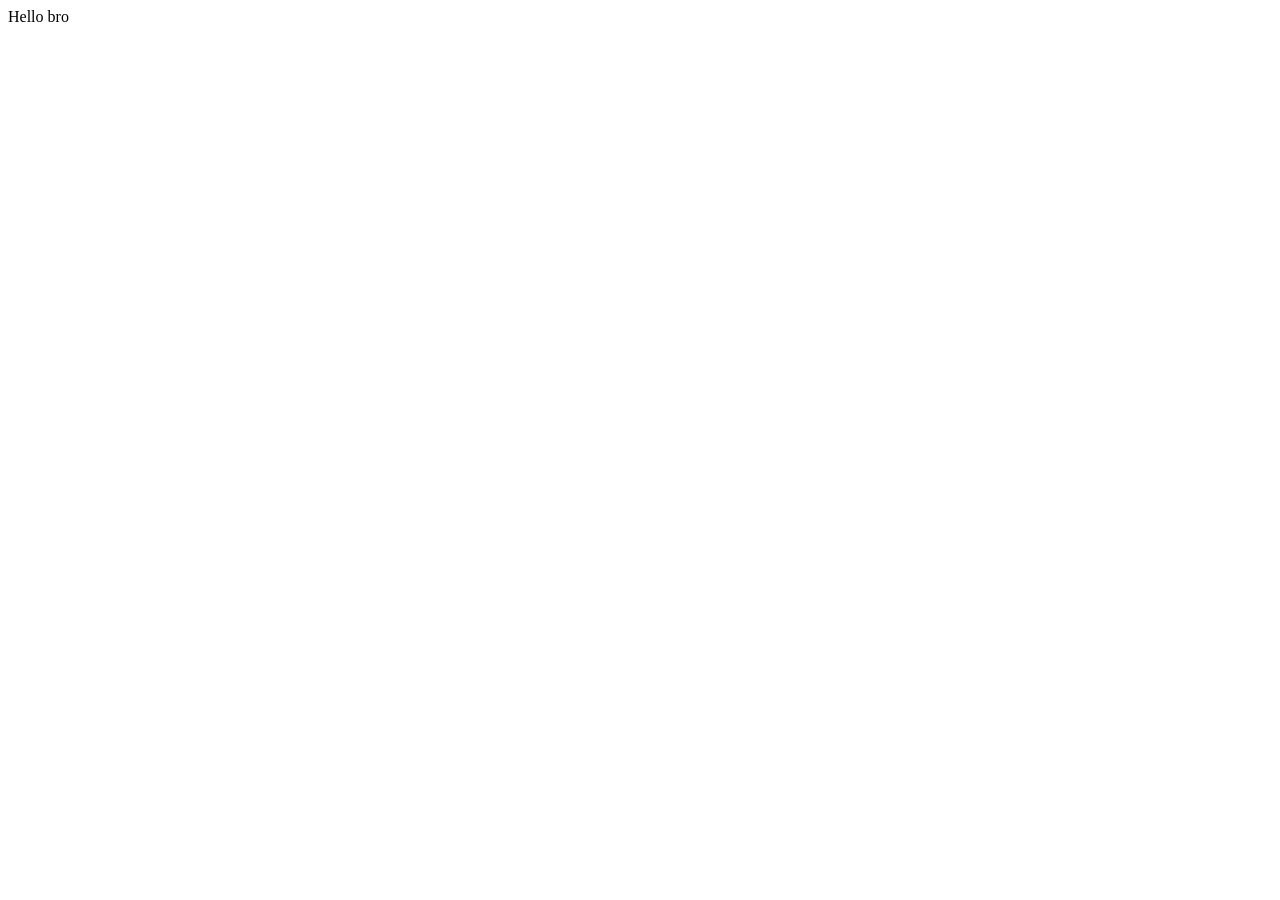
==== main.html @ 76b582a7 "update" ====
<!DOCTYPE html>
<html lang="en">
<head>
    <meta charset="UTF-8">
    <meta name="viewport" content="width=device-width, initial-scale=1.0">
    <title>Document</title>
</head>
<body>
    Hello bro
</body>
</html>
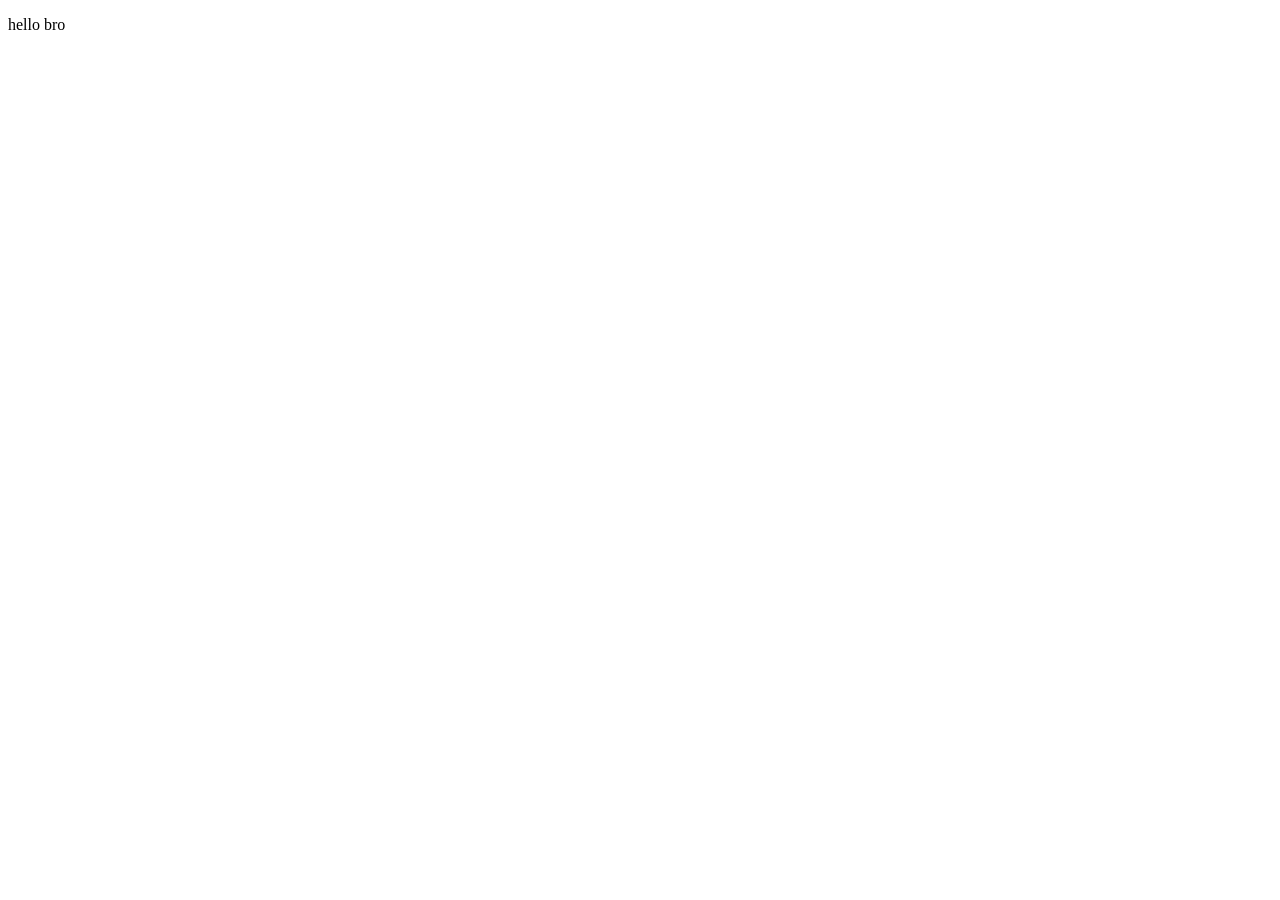
==== commit c8f3d8fc: "update" ====
--- a/main.html
+++ b/main.html
@@ -6,6 +6,6 @@
     <title>Document</title>
 </head>
 <body>
-    Hello bro
+    <p>hello bro</p>
 </body>
 </html>
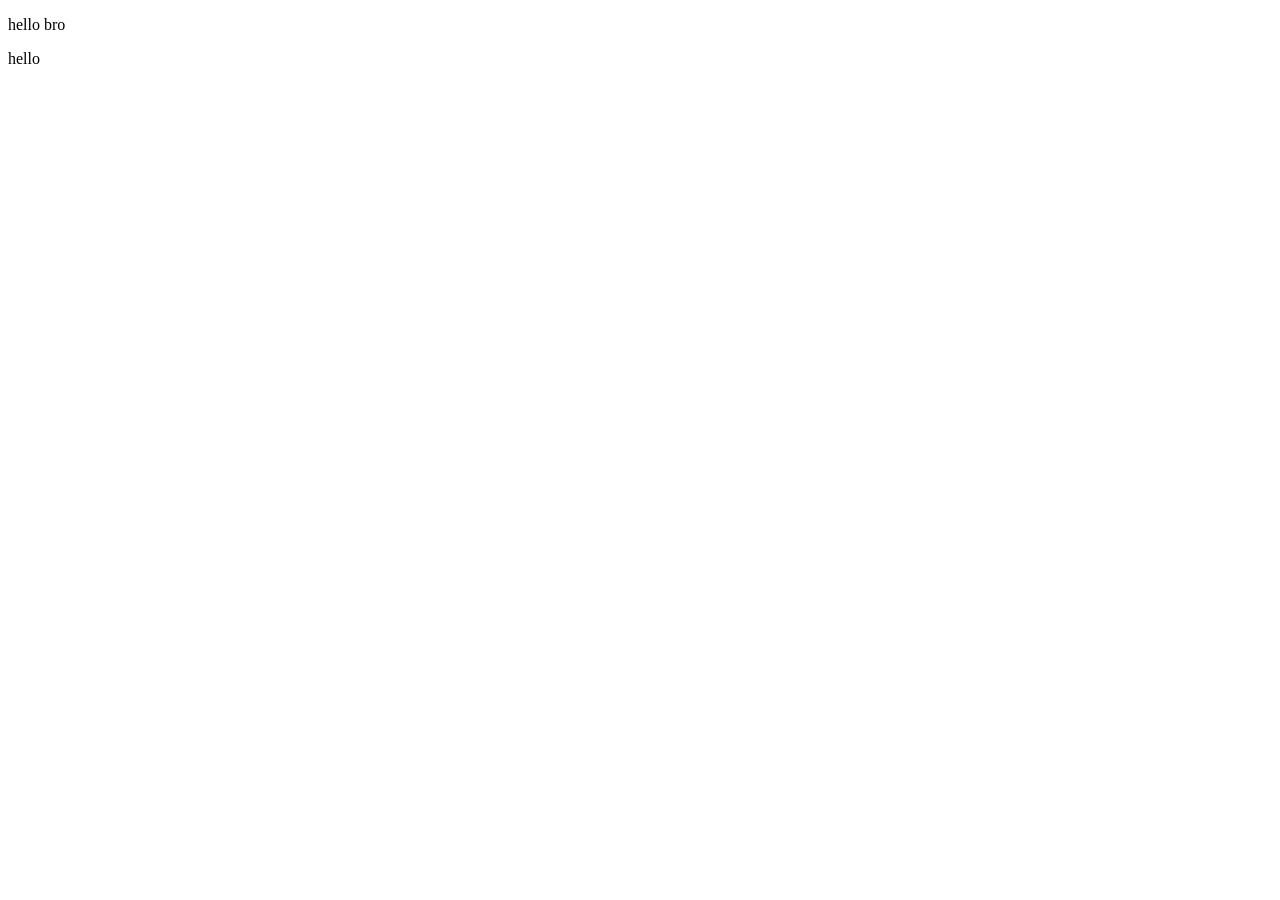
==== commit f122a89c: "update" ====
--- a/main.html
+++ b/main.html
@@ -1,11 +1,15 @@
 <!DOCTYPE html>
 <html lang="en">
+
 <head>
     <meta charset="UTF-8">
     <meta name="viewport" content="width=device-width, initial-scale=1.0">
     <title>Document</title>
 </head>
+
 <body>
     <p>hello bro</p>
+    <header>hello</header>
 </body>
+
 </html>
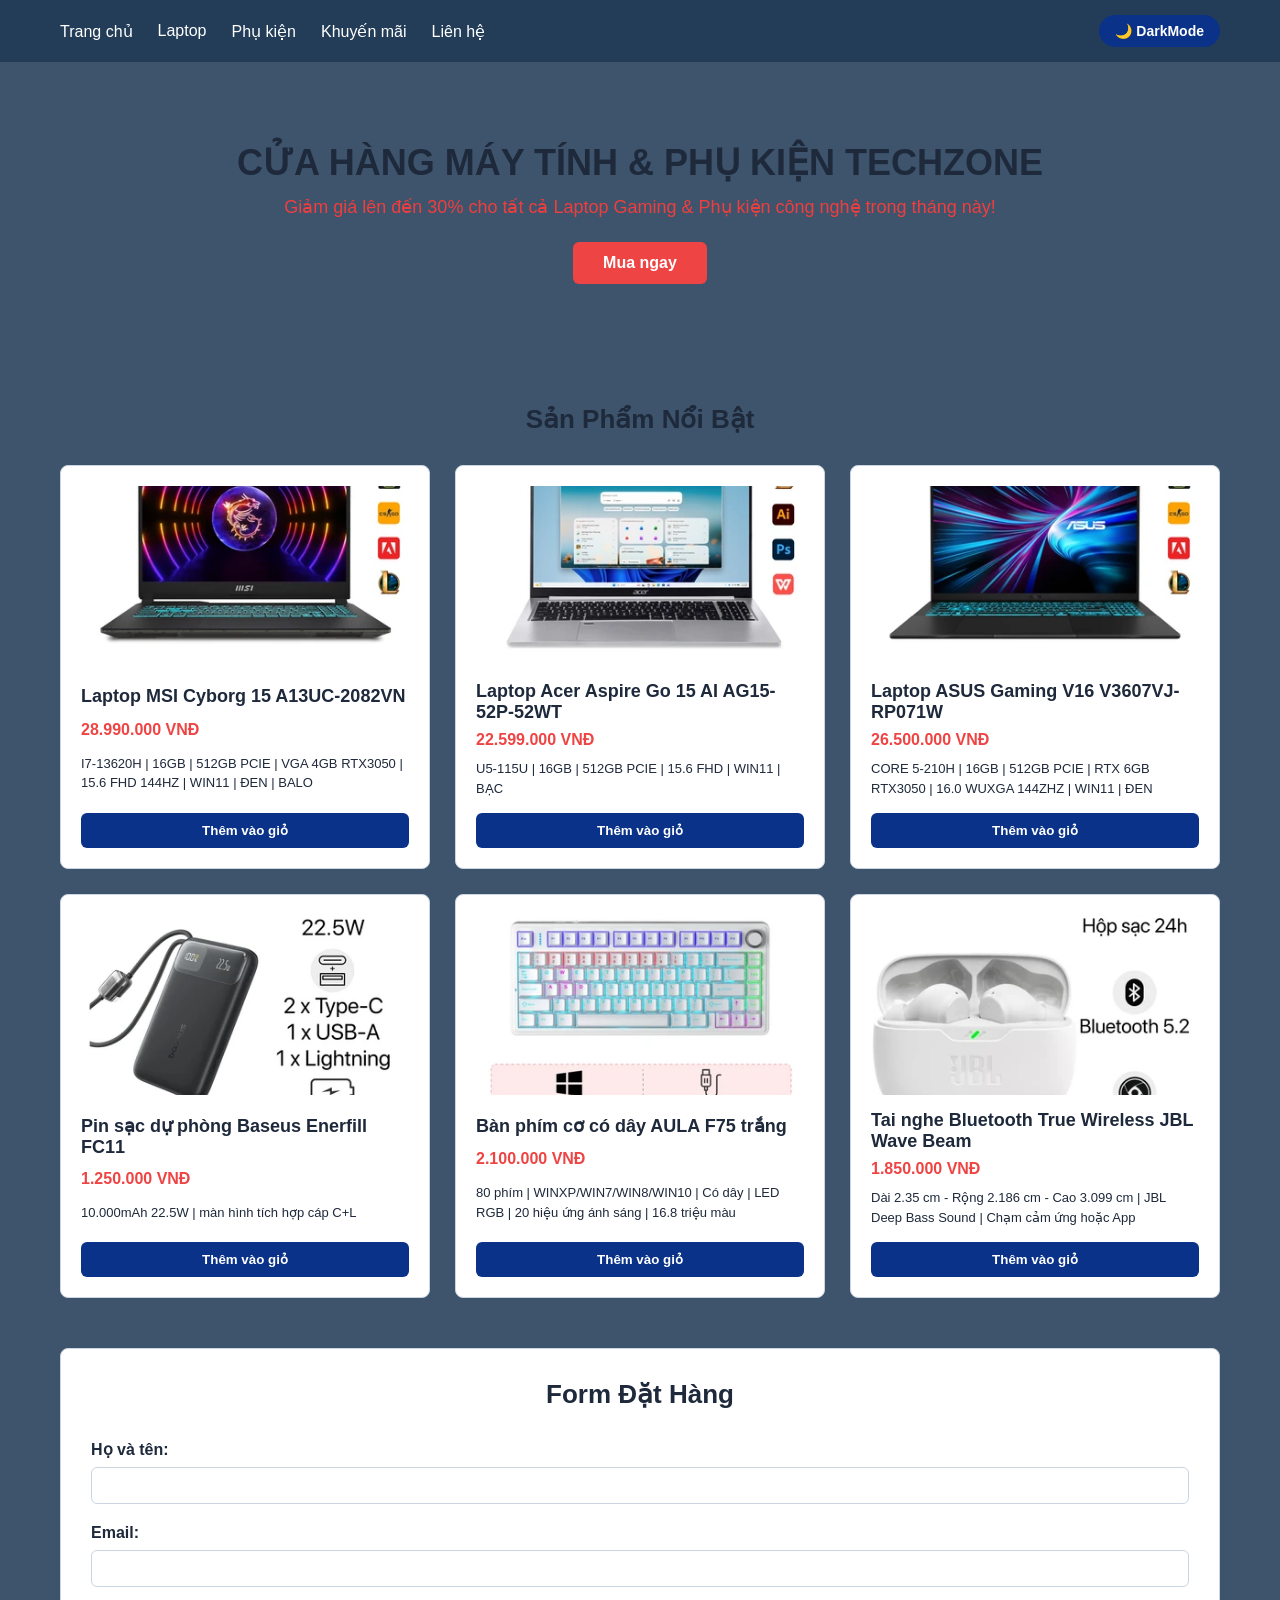
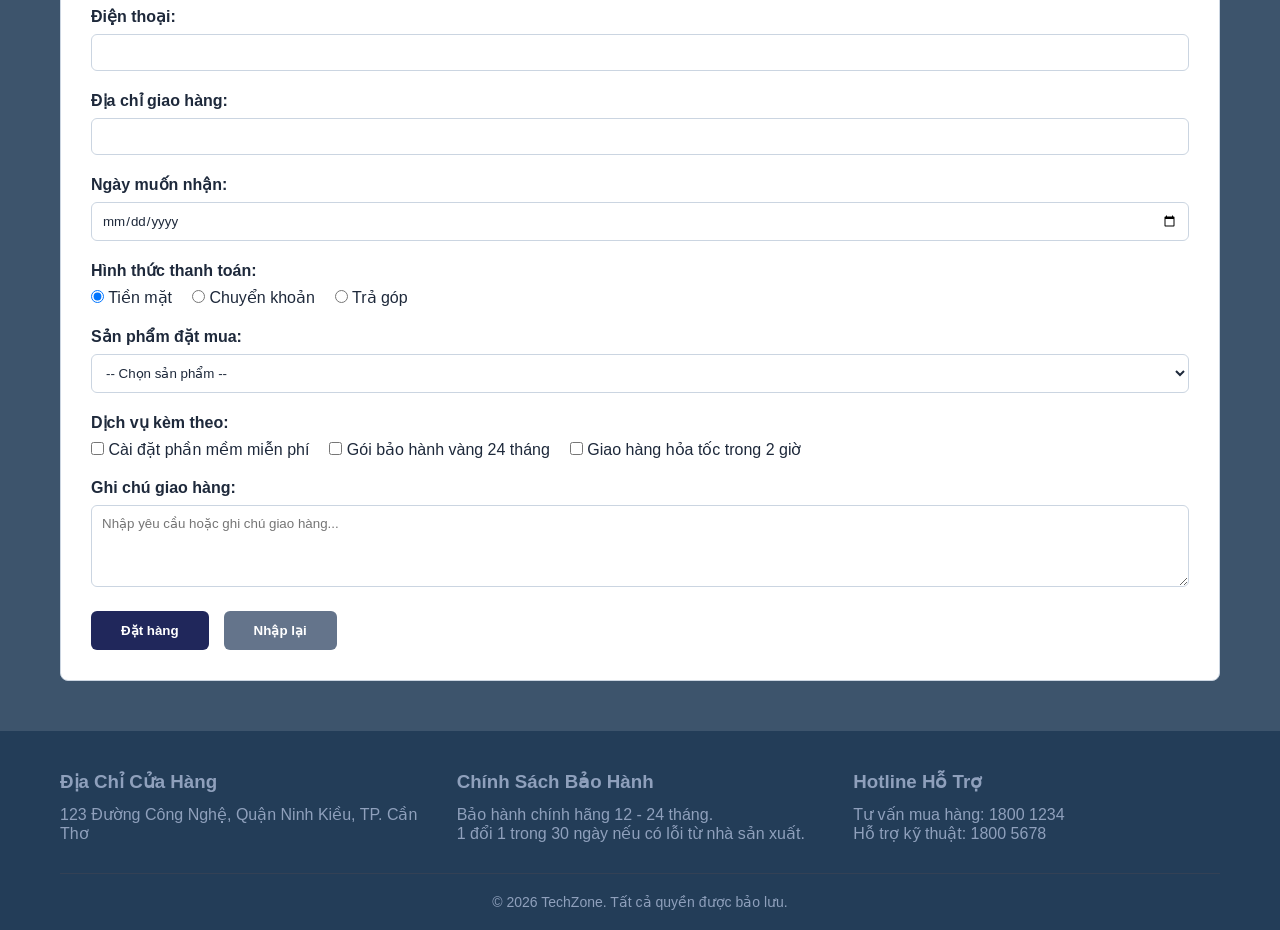
==== commit edff8901: "update" ====
--- a/main.html
+++ b/main.html
@@ -1,15 +1,198 @@
 <!DOCTYPE html>
-<html lang="en">
+<html lang="vi">
+<head>
+  <meta charset="UTF-8">
+  <meta name="viewport" content="width=device-width, initial-scale=1.0">
+  <title>Cửa Hàng Máy Tính & Phụ Kiện</title>
+  <link rel="stylesheet" href="main.css">
+</head>
+<body>
 
-<head>
-    <meta charset="UTF-8">
-    <meta name="viewport" content="width=device-width, initial-scale=1.0">
-    <title>Document</title>
-</head>
+  <input type="checkbox" id="theme-switch">
 
-<body>
-    <p>hello bro</p>
-    <header>hello</header>
+  <div class="app-container">
+
+    <header>
+      <div class="nav-wrapper">
+        <ul class="nav-menu">
+          <li><a href="#trang-chu">Trang chủ</a></li>
+          <li><a href="#laptop">Laptop</a></li>
+          <li><a href="#phu-kien">Phụ kiện</a></li>
+          <li><a href="#khuyen-mai">Khuyến mãi</a></li>
+          <li><a href="#lien-he">Liên hệ</a></li>
+        </ul>
+        
+        <label for="theme-switch" class="theme-toggle-btn">
+          <span class="icon-light-text">🌙 DarkMode</span>
+          <span class="icon-dark-text">☀️ LightMode</span>
+        </label>
+      </div>
+    </header>
+
+    <section class="banner" id="trang-chu">
+      <div class="container">
+        <h1>CỬA HÀNG MÁY TÍNH & PHỤ KIỆN TECHZONE</h1>
+        <p id="khuyen-mai">Giảm giá lên đến 30% cho tất cả Laptop Gaming & Phụ kiện công nghệ trong tháng này!</p>
+        <a href="#" class="btn-buy-now">Mua ngay</a>
+      </div>
+    </section>
+
+    <div class="container">
+      
+      <h2 class="section-title" id="laptop">Sản Phẩm Nổi Bật</h2>
+      <div class="product-grid">
+
+        <div class="product-card">
+          <img src="imgs/MSI_Cyborg15.webp">
+          <h3 class="product-title">Laptop MSI Cyborg 15 A13UC-2082VN</h3>
+          <p class="product-price">28.990.000 VNĐ</p>
+          <p class="product-specs">I7-13620H | 16GB | 512GB PCIE | VGA 4GB RTX3050 | 15.6 FHD 144HZ | WIN11 | ĐEN | BALO</p>
+          <button class="btn-add-cart">Thêm vào giỏ</button>
+        </div>
+
+        <div class="product-card">
+          <img src="imgs/Laptop_Acer.webp">
+          <h3 class="product-title">Laptop Acer Aspire Go 15 AI AG15-52P-52WT</h3>
+          <p class="product-price">22.599.000 VNĐ</p>
+          <p class="product-specs">U5-115U | 16GB | 512GB PCIE | 15.6 FHD | WIN11 | BẠC</p>
+          <button class="btn-add-cart">Thêm vào giỏ</button>
+        </div>
+
+        <div class="product-card">
+          <img src="imgs/ASUS_GAMING_V16.webp">
+          <h3 class="product-title">Laptop ASUS Gaming V16 V3607VJ-RP071W</h3>
+          <p class="product-price">26.500.000 VNĐ</p>
+          <p class="product-specs">CORE 5-210H | 16GB | 512GB PCIE | RTX 6GB RTX3050 | 16.0 WUXGA 144ZHZ | WIN11 | ĐEN</p>
+          <button class="btn-add-cart">Thêm vào giỏ</button>
+        </div>
+
+        <div class="product-card" id="phu-kien">
+          <img src="imgs/Pin_du_phong.webp">
+          <h3 class="product-title">Pin sạc dự phòng Baseus Enerfill FC11</h3>
+          <p class="product-price">1.250.000 VNĐ</p>
+          <p class="product-specs">10.000mAh 22.5W | màn hình tích hợp cáp C+L</p>
+          <button class="btn-add-cart">Thêm vào giỏ</button>
+        </div>
+
+        <div class="product-card">
+          <img src="imgs/Ban_Phim.webp">
+          <h3 class="product-title">Bàn phím cơ có dây AULA F75 trắng</h3>
+          <p class="product-price">2.100.000 VNĐ</p>
+          <p class="product-specs">80 phím | WINXP/WIN7/WIN8/WIN10 | Có dây | LED RGB | 20 hiệu ứng ánh sáng | 16.8 triệu màu</p>
+          <button class="btn-add-cart">Thêm vào giỏ</button>
+        </div>
+
+        <div class="product-card">
+          <img src="imgs/Tai_nghe.webp">
+          <h3 class="product-title">Tai nghe Bluetooth True Wireless JBL Wave Beam</h3>
+          <p class="product-price">1.850.000 VNĐ</p>
+          <p class="product-specs">Dài 2.35 cm - Rộng 2.186 cm - Cao 3.099 cm | JBL Deep Bass Sound | Chạm cảm ứng hoặc App</p>
+          <button class="btn-add-cart">Thêm vào giỏ</button>
+        </div>
+
+      </div>
+
+      <section class="order-section" id="dat-hang">
+        <h2 class="section-title">Form Đặt Hàng</h2>
+        <form action="#" method="post">
+
+          <div class="form-group">
+            <label for="fullname" class="field-label">Họ và tên:</label>
+            <input type="text" id="fullname" name="fullname" required>
+          </div>
+
+          <div class="form-group">
+            <label for="email" class="field-label">Email:</label>
+            <input type="email" id="email" name="email" required>
+          </div>
+
+          <div class="form-group">
+            <label for="phone" class="field-label">Điện thoại:</label>
+            <input type="tel" id="phone" name="phone" required>
+          </div>
+
+          <div class="form-group">
+            <label for="address" class="field-label">Địa chỉ giao hàng:</label>
+            <input type="text" id="address" name="address" required>
+          </div>
+
+          <div class="form-group">
+            <label for="delivery-date" class="field-label">Ngày muốn nhận:</label>
+            <input type="date" id="delivery-date" name="delivery-date" required>
+          </div>
+
+          <div class="form-group">
+            <label class="field-label">Hình thức thanh toán:</label>
+            <div class="radio-group">
+              <label><input type="radio" name="payment" value="tien-mat" checked> Tiền mặt</label>
+              <label><input type="radio" name="payment" value="chuyen-khoan"> Chuyển khoản</label>
+              <label><input type="radio" name="payment" value="tra-gop"> Trả góp</label>
+            </div>
+          </div>
+
+          <div class="form-group">
+            <label for="product-select" class="field-label">Sản phẩm đặt mua:</label>
+            <select id="product-select" name="product" required>
+              <option value="">-- Chọn sản phẩm --</option>
+              <option value="laptop-gaming">Laptop Gaming Pro X15</option>
+              <option value="ultrabook-slim">Ultrabook Slim 14</option>
+              <option value="macbook-air">MacBook Air M2</option>
+              <option value="chuot-wireless">Chuột Wireless Pro Gaming</option>
+              <option value="ban-phim-co">Bàn Phím Cơ Custom RGB</option>
+              <option value="tai-nghe-71">Tai Nghe Surround 7.1</option>
+            </select>
+          </div>
+
+          <div class="form-group">
+            <label class="field-label">Dịch vụ kèm theo:</label>
+            <div class="checkbox-group">
+              <label><input type="checkbox" name="services[]" value="cai-dat"> Cài đặt phần mềm miễn phí</label>
+              <label><input type="checkbox" name="services[]" value="bao-hanh-vang"> Gói bảo hành vàng 24 tháng</label>
+              <label><input type="checkbox" name="services[]" value="giao-hang-nhanh"> Giao hàng hỏa tốc trong 2 giờ</label>
+            </div>
+          </div>
+
+          <div class="form-group">
+            <label for="notes" class="field-label">Ghi chú giao hàng:</label>
+            <textarea id="notes" name="notes" rows="4" placeholder="Nhập yêu cầu hoặc ghi chú giao hàng..."></textarea>
+          </div>
+
+          <div class="form-buttons">
+            <button type="submit" class="btn-submit">Đặt hàng</button>
+            <button type="reset" class="btn-reset">Nhập lại</button>
+          </div>
+
+        </form>
+      </section>
+
+    </div>
+
+    <!-- 5. Footer -->
+    <footer id="lien-he">
+      <div class="footer-container">
+        <div class="footer-content">
+          <div class="footer-section">
+            <h3>Địa Chỉ Cửa Hàng</h3>
+            <p>123 Đường Công Nghệ, Quận Ninh Kiều, TP. Cần Thơ</p>
+          </div>
+          <div class="footer-section">
+            <h3>Chính Sách Bảo Hành</h3>
+            <p>Bảo hành chính hãng 12 - 24 tháng.</p>
+            <p>1 đổi 1 trong 30 ngày nếu có lỗi từ nhà sản xuất.</p>
+          </div>
+          <div class="footer-section">
+            <h3>Hotline Hỗ Trợ</h3>
+            <p>Tư vấn mua hàng: 1800 1234</p>
+            <p>Hỗ trợ kỹ thuật: 1800 5678</p>
+          </div>
+        </div>
+        <div class="copyright">
+          © 2026 TechZone. Tất cả quyền được bảo lưu.
+        </div>
+      </div>
+    </footer>
+
+  </div>
+
 </body>
-
 </html>
--- a/main.css
+++ b/main.css
@@ -0,0 +1,338 @@
+* {
+      box-sizing: border-box;
+      margin: 0;
+      padding: 0;
+      font-family: Arial, sans-serif;
+      transition: background-color 0.3s ease, color 0.3s ease, border-color 0.3s ease;
+    }
+
+    :root {
+      --bg-color: #3d546c;
+      --text-color: #1e293b;
+      --card-bg: #ffffff;
+      --header-text: #ffffff;
+      --primary-color: #0a3289;
+      --primary-hover: #1d4ed8;
+      --border-color: #cbd5e1;
+      --input-bg: #ffffff;
+      --menu-bg-color:#233d58;
+      --footer-text-color:#8fa0bc;
+      --button-form-bg-color: rgb(32, 39, 91);
+      --khuyenmai-color:#ef3e3e;
+    }
+
+    #theme-switch {
+      display: none;
+    }
+
+    #theme-switch:checked ~ .app-container {
+      --bg-color: #233660;
+      --text-color: #f8f9fa;
+      --card-bg: #1e293b;
+      --header-text: #f8f9fa;
+      --primary-color: #708cba;
+      --primary-hover: #60a5fa;
+      --border-color: #334155;
+      --input-bg: #1e293b;
+      --menu-bg-color:#001125;
+      --footer-text-color:#5773a0;
+      --button-form-bg-color: rgb(131, 138, 193);
+      --khuyenmai-color:#e29191;
+    }
+
+    body {
+      background-color: var(--bg-color);
+      color: var(--text-color);
+    }
+
+    .container {
+      max-width: 1200px;
+      background-color: var(--bg-color);
+      color: var(--text-color);
+      margin: 0 auto;
+      padding: 0 20px;
+    }
+
+    header {
+      background-color: var(--menu-bg-color);
+      color: var(--header-text);
+      position: sticky;
+      top: 0;
+      z-index: 100;
+    }
+
+    .nav-wrapper {
+      display: flex;
+      justify-content: space-between;
+      background-color: var(--menu-bg-color);
+      color: var(--header-text);
+      align-items: center;
+      padding: 15px 20px;
+      max-width: 1200px;
+      margin: 0 auto;
+    }
+
+    .logo {
+      font-size: 24px;
+      font-weight: bold;
+      color: #3b82f6;
+    }
+
+    .nav-menu {
+      display: flex;
+      background-color: var(--menu-bg-color);
+      list-style: none;
+      gap: 25px;
+    }
+
+    .nav-menu a {
+      color: var(--header-text);
+      text-decoration: none;
+      font-weight: 500;
+    }
+
+    .nav-menu a:hover {
+      color: var(--primary-color);
+    }
+
+    /* Label thiết kế dạng nút toggle Dark/Light */
+    .theme-toggle-btn {
+      padding: 8px 16px;
+      background-color: var(--primary-color);
+      color: #ffffff;
+      border-radius: 20px;
+      cursor: pointer;
+      font-size: 14px;
+      font-weight: bold;
+      user-select: none;
+    }
+
+    .theme-toggle-btn:hover {
+      background-color: var(--primary-hover);
+    }
+
+    .icon-dark-text { display: none; }
+    .icon-light-text { display: inline; }
+
+    #theme-switch:checked ~ .app-container .icon-dark-text { display: inline; }
+    #theme-switch:checked ~ .app-container .icon-light-text { display: none; }
+
+    /* Banner */
+    .banner {
+      background-color: var(--bg-color);
+      color: white;
+      text-align: center;
+      padding: 80px 20px;
+      margin-bottom: 40px;
+    }
+
+    .banner h1 {
+      font-size: 36px;
+      margin-bottom: 12px;
+    }
+
+    .banner p {
+      font-size: 18px;
+      margin-bottom: 24px;
+      color:var(--khuyenmai-color);
+    }
+
+    .btn-buy-now {
+      display: inline-block;
+      padding: 12px 30px;
+      background-color: #ef4444;
+      color: white;
+      text-decoration: none;
+      font-weight: bold;
+      border-radius: 6px;
+    }
+
+    .btn-buy-now:hover {
+      background-color: #dc2626;
+    }
+
+    /* Danh sách 6 sản phẩm */
+    .section-title {
+      text-align: center;
+      margin-bottom: 30px;
+      font-size: 26px;
+    }
+
+    .product-grid {
+      display: grid;
+      grid-template-columns: repeat(auto-fit, minmax(280px, 1fr));
+      gap: 25px;
+      margin-bottom: 50px;
+    }
+
+    .product-card {
+      background-color: var(--card-bg);
+      border: 1px solid var(--border-color);
+      color: var(--text-color);
+      border-radius: 8px;
+      padding: 20px;
+      display: flex;
+      flex-direction: column;
+      justify-content: space-between;
+    }
+
+    .product-card img {
+      width: 100%;
+      height: 180px;
+      object-fit: cover;
+      border-radius: 6px;
+      margin-bottom: 15px;
+    }
+
+    .product-title {
+      font-size: 18px;
+      margin-bottom: 8px;
+    }
+
+    .product-price {
+      color: #ef4444;
+      font-weight: bold;
+      font-size: 16px;
+      margin-bottom: 10px;
+    }
+
+    .product-specs {
+      font-size: 13px;
+      margin-bottom: 15px;
+      line-height: 1.5;
+    }
+
+    .btn-add-cart {
+      width: 100%;
+      padding: 10px;
+      background-color: var(--primary-color);
+      color: white;
+      border: none;
+      border-radius: 6px;
+      cursor: pointer;
+      font-weight: bold;
+    }
+
+    .btn-add-cart:hover {
+      background-color: var(--primary-hover);
+    }
+
+    /* Form Đặt hàng */
+    .order-section {
+      background-color: var(--card-bg);
+      color: var(--text-color);
+      border: 1px solid var(--border-color);
+      padding: 30px;
+      border-radius: 8px;
+      margin-bottom: 50px;
+    }
+
+    .form-group {
+      margin-bottom: 20px;
+    }
+
+    .form-group label.field-label {
+      display: block;
+      margin-bottom: 8px;
+      font-weight: bold;
+    }
+
+    .form-group input[type="text"],
+    .form-group input[type="email"],
+    .form-group input[type="tel"],
+    .form-group input[type="date"],
+    .form-group select,
+    .form-group textarea {
+      width: 100%;
+      padding: 10px;
+      border: 1px solid var(--border-color);
+      border-radius: 6px;
+      background-color: var(--input-bg);
+      color: var(--text-color);
+    }
+
+    .radio-group, .checkbox-group {
+      display: flex;
+      gap: 20px;
+      flex-wrap: wrap;
+    }
+
+    .radio-group label, .checkbox-group label {
+      font-weight: normal;
+      cursor: pointer;
+    }
+
+    .form-buttons {
+      display: flex;
+      color: var(--button-form-bg-color);
+      gap: 15px;
+    }
+
+    .btn-submit {
+      padding: 12px 30px;
+      background-color: var(--button-form-bg-color);
+      color: white;
+      border: none;
+      border-radius: 6px;
+      cursor: pointer;
+      font-weight: bold;
+    }
+
+    .btn-submit:hover {
+      background-color: #16a34a;
+    }
+
+    .btn-reset {
+      padding: 12px 30px;
+      background-color: #64748b;
+      color: white;
+      border: none;
+      border-radius: 6px;
+      cursor: pointer;
+      font-weight: bold;
+    }
+
+    .btn-reset:hover {
+      background-color: #475569;
+    }
+
+    /* Footer */
+    footer {
+      background-color: var(--menu-bg-color);
+      color: #94a3b8;
+      padding: 40px 0 20px 0;
+      width: 100%;
+      height: 100%;
+    }
+
+    .footer-content {
+      display: grid;
+      grid-template-columns: repeat(auto-fit, minmax(250px, 1fr));
+      gap: 30px;
+      margin-bottom: 30px;
+    }
+
+    .footer-section h3 {
+      color: white;
+      color: var(--footer-text-color);
+      margin-bottom: 12px;
+    }
+
+    .copyright {
+      text-align: center;
+      padding-top: 20px;
+      border-top: 1px solid #334155;
+      font-size: 14px;
+    }
+
+    .app-container {
+        background-color: var(--bg-color);
+    }
+
+    .footer-container {
+      max-width: 1200px;
+      background-color: var(--menu-bg-color);
+      color: var(--footer-text-color);
+      margin: 0 auto;
+      padding: 0 20px;
+    }
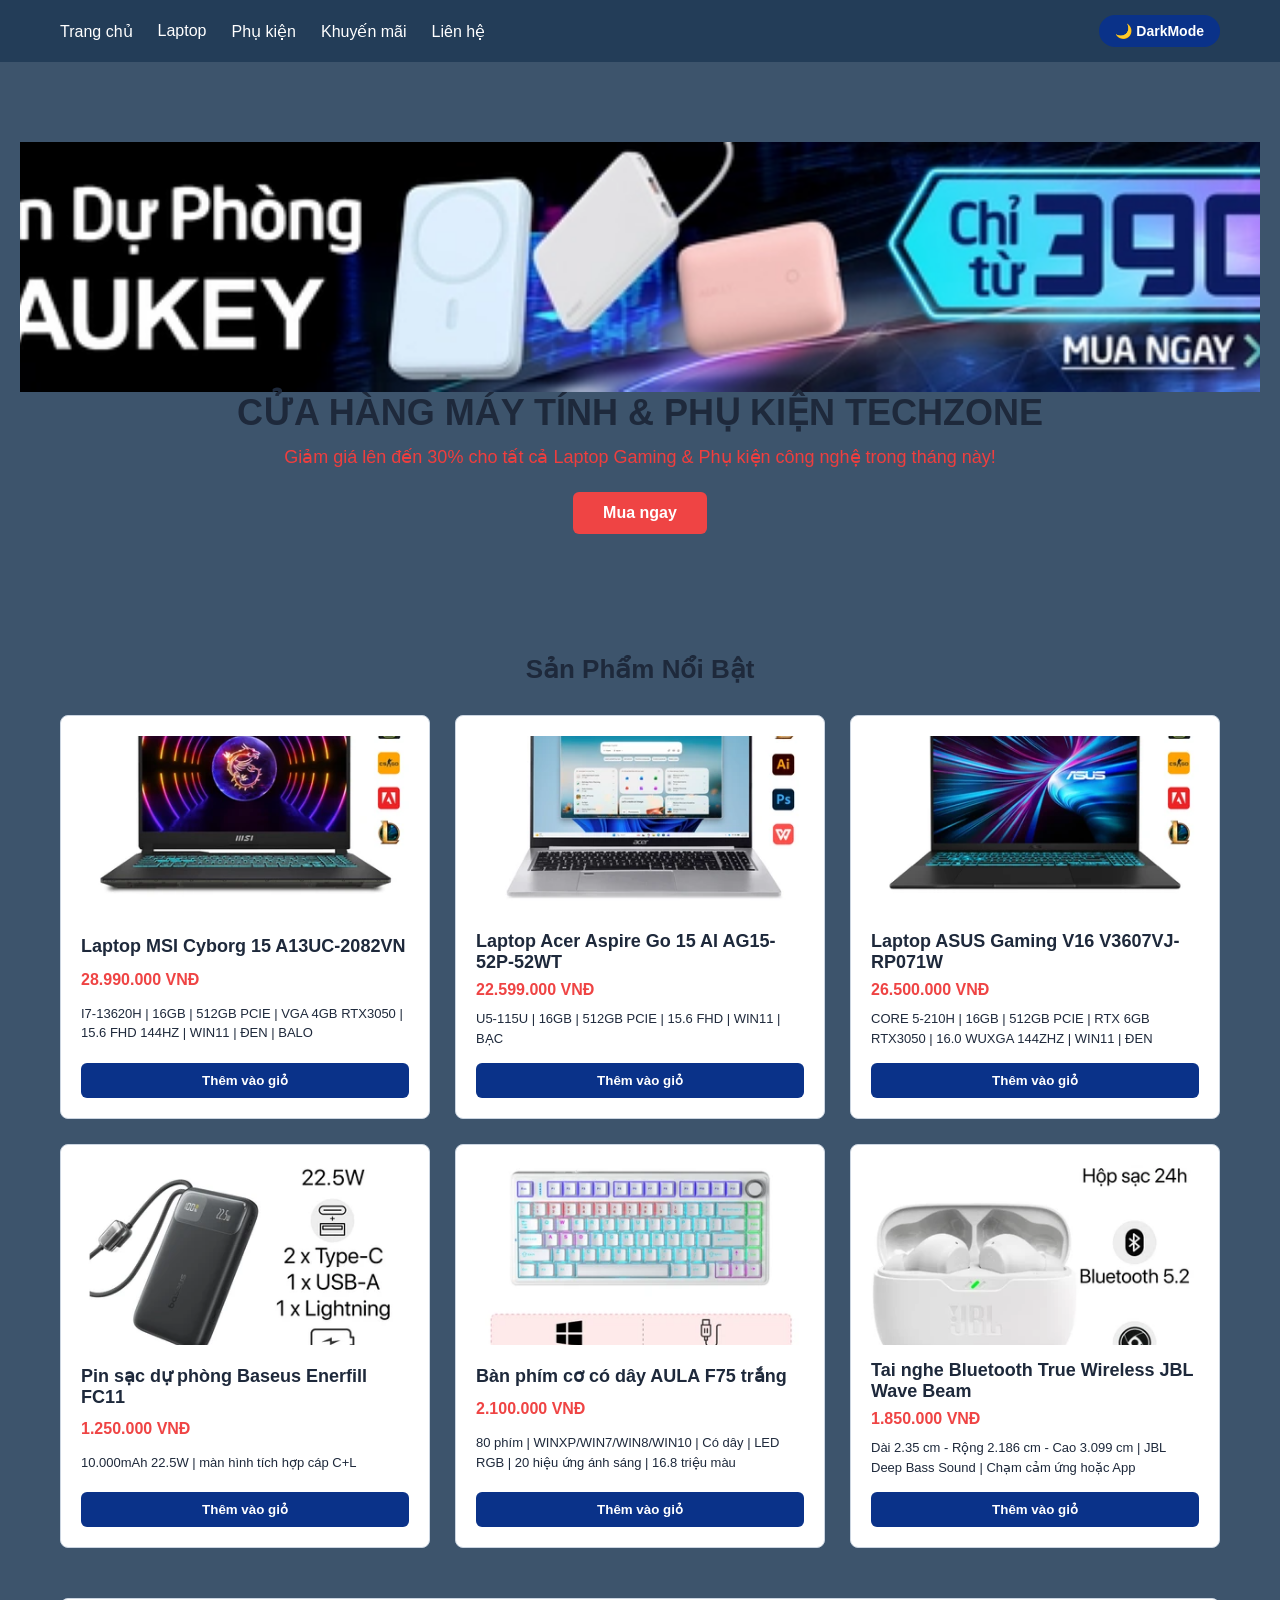
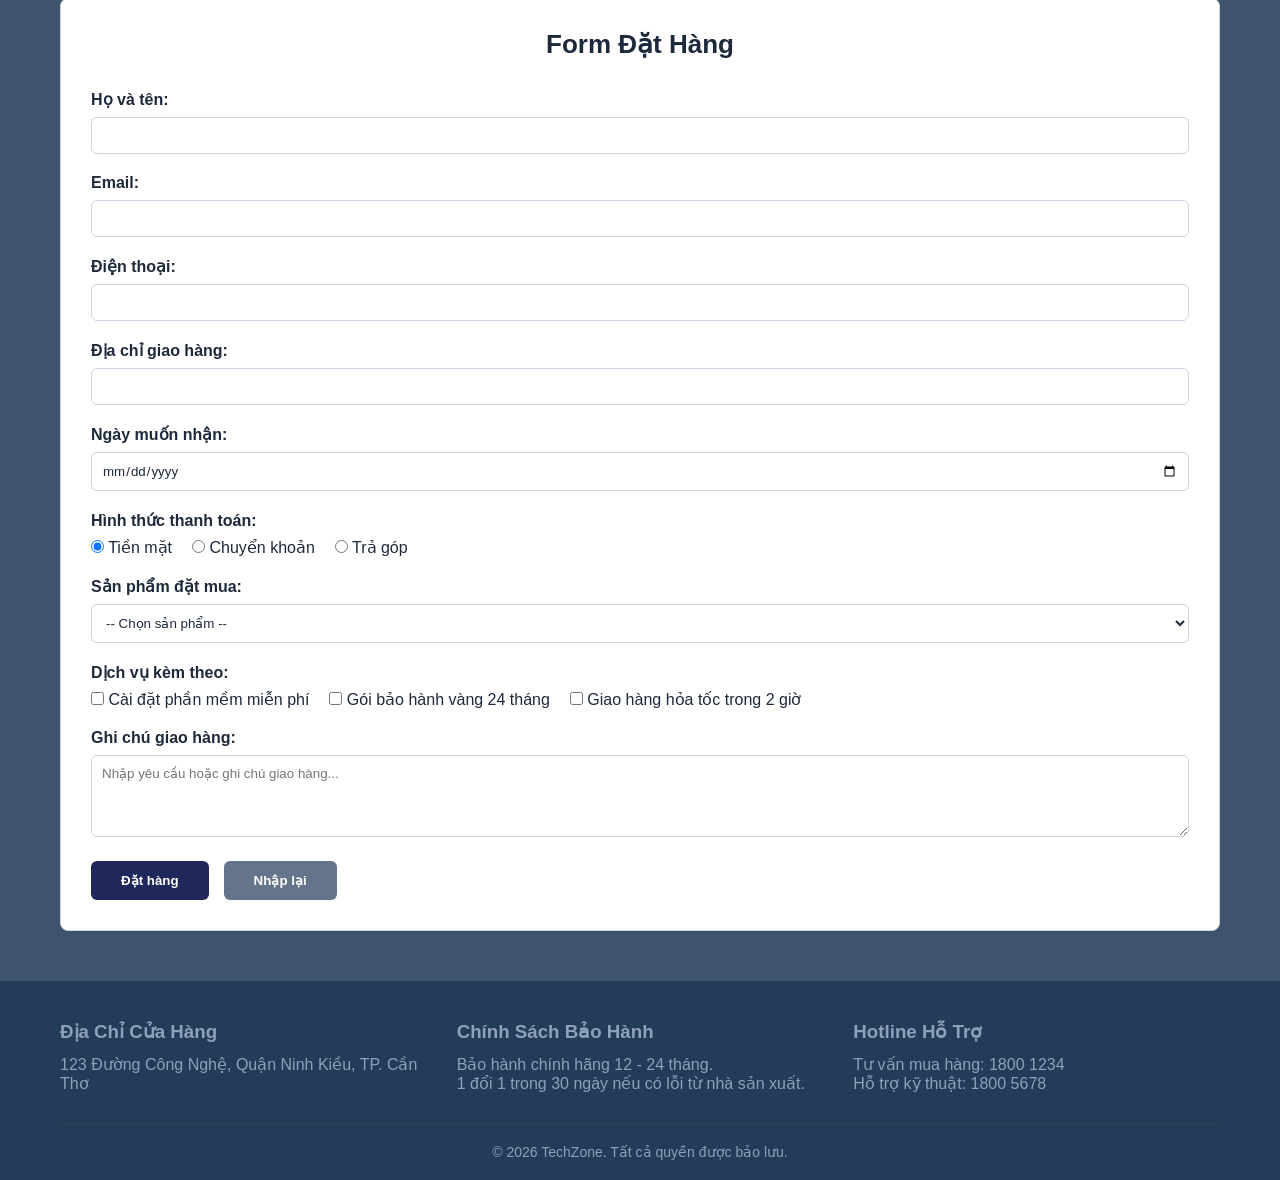
==== commit 0cbdb433: "update" ====
--- a/main.html
+++ b/main.html
@@ -5,6 +5,7 @@
   <meta name="viewport" content="width=device-width, initial-scale=1.0">
   <title>Cửa Hàng Máy Tính & Phụ Kiện</title>
   <link rel="stylesheet" href="main.css">
+  <link rel="icon" href="imgs/logo.png">
 </head>
 <body>
 
@@ -30,6 +31,7 @@
     </header>
 
     <section class="banner" id="trang-chu">
+      <img src="imgs/banner.webp" alt="Banner Nổi Bật" class="banner-img">
       <div class="container">
         <h1>CỬA HÀNG MÁY TÍNH & PHỤ KIỆN TECHZONE</h1>
         <p id="khuyen-mai">Giảm giá lên đến 30% cho tất cả Laptop Gaming & Phụ kiện công nghệ trong tháng này!</p>
--- a/main.css
+++ b/main.css
@@ -126,6 +126,14 @@
       margin-bottom: 40px;
     }
 
+    .banner-img {
+      width: 100%;             
+      height: 250px;           
+      object-fit: cover;       
+      display: flex;
+      justify-content: center;
+    }
+
     .banner h1 {
       font-size: 36px;
       margin-bottom: 12px;
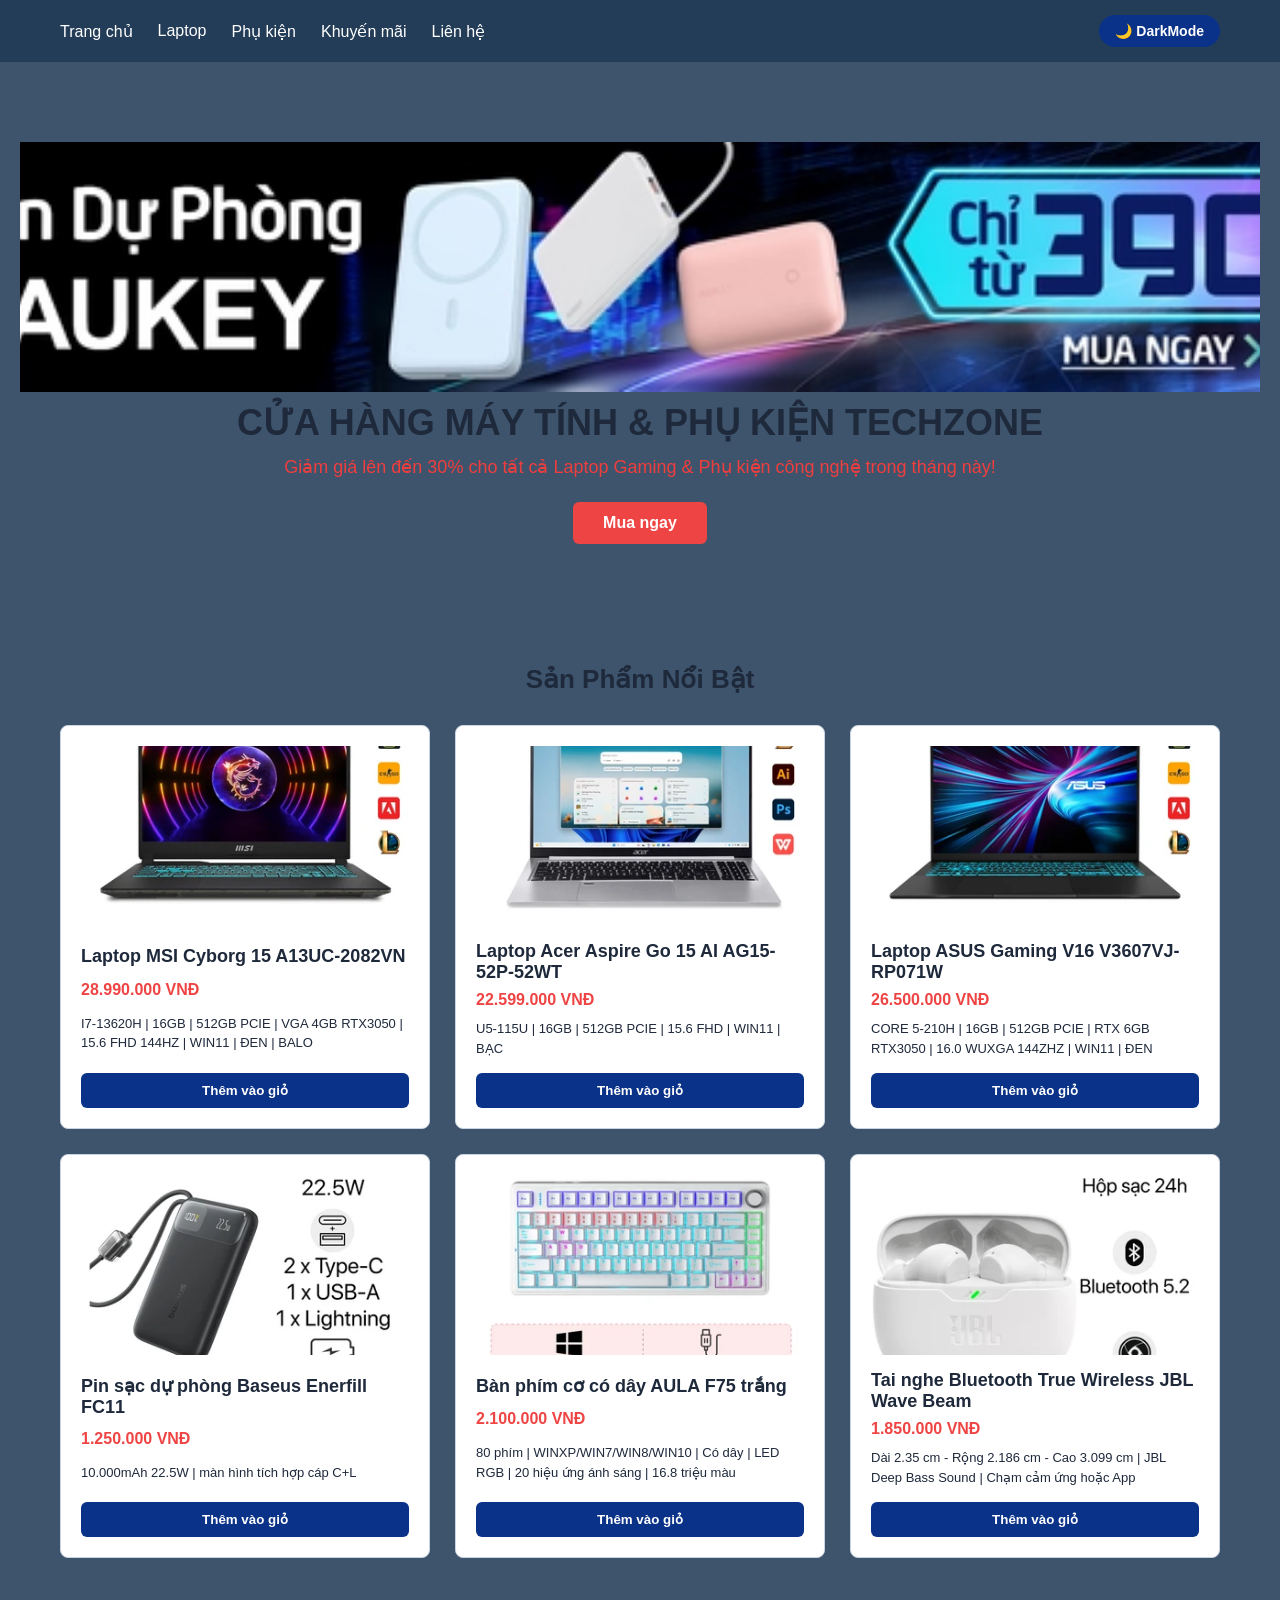
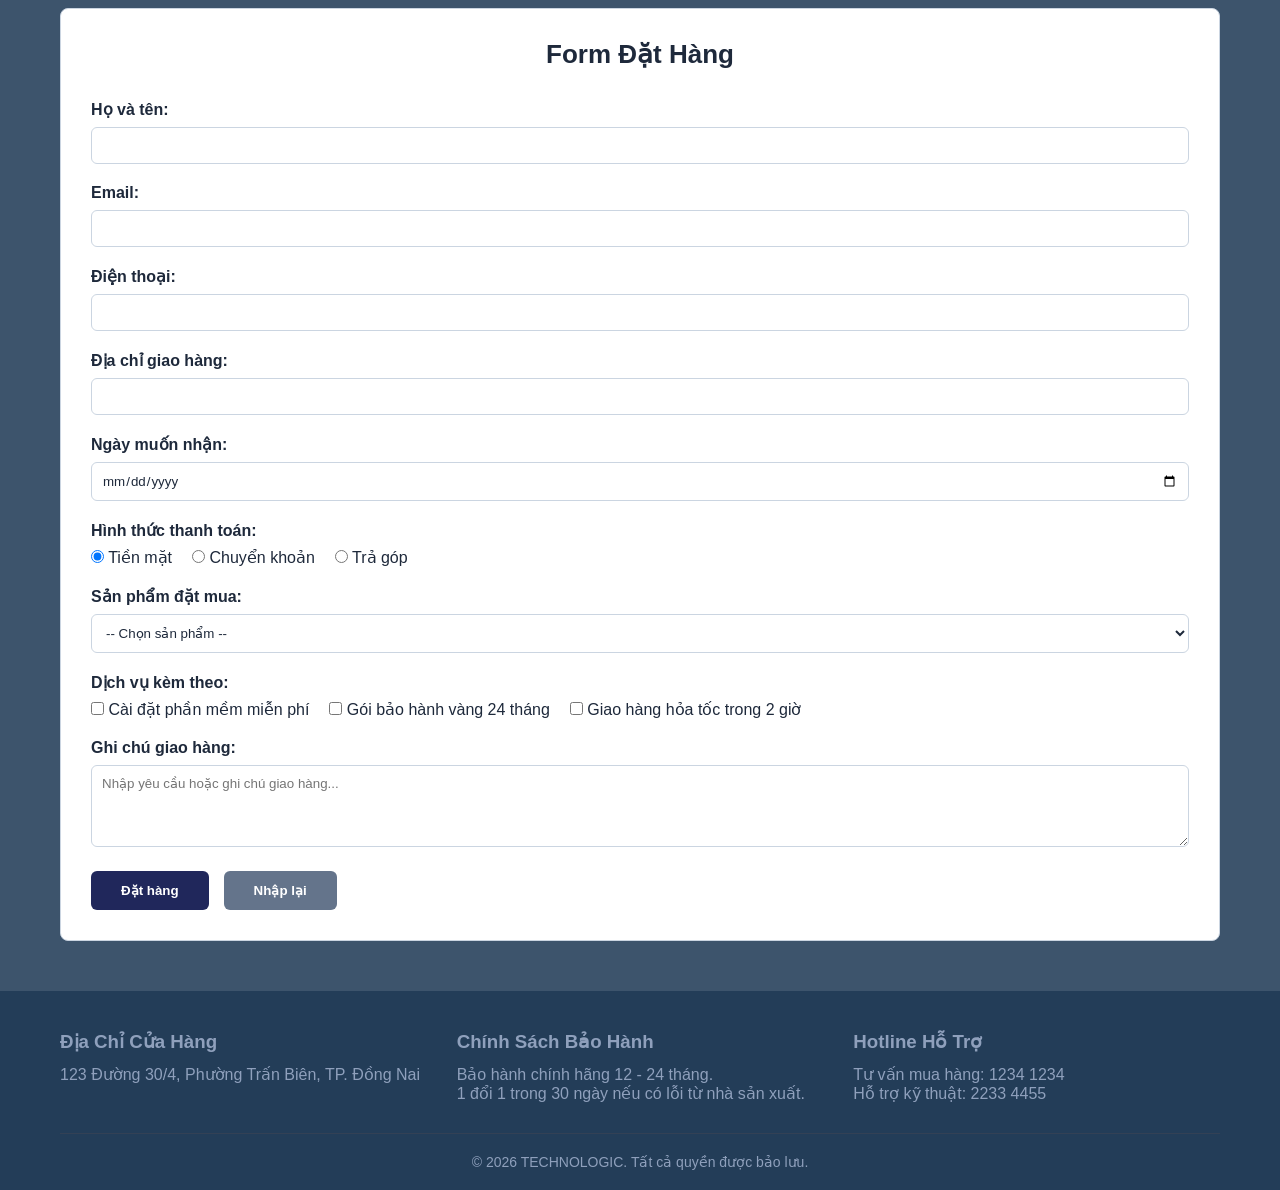
==== commit 3981588b: "update" ====
--- a/main.html
+++ b/main.html
@@ -1,200 +1,262 @@
-<!DOCTYPE html>
+<!doctype html>
 <html lang="vi">
-<head>
-  <meta charset="UTF-8">
-  <meta name="viewport" content="width=device-width, initial-scale=1.0">
-  <title>Cửa Hàng Máy Tính & Phụ Kiện</title>
-  <link rel="stylesheet" href="main.css">
-  <link rel="icon" href="imgs/logo.png">
-</head>
-<body>
-
-  <input type="checkbox" id="theme-switch">
-
-  <div class="app-container">
-
-    <header>
-      <div class="nav-wrapper">
-        <ul class="nav-menu">
-          <li><a href="#trang-chu">Trang chủ</a></li>
-          <li><a href="#laptop">Laptop</a></li>
-          <li><a href="#phu-kien">Phụ kiện</a></li>
-          <li><a href="#khuyen-mai">Khuyến mãi</a></li>
-          <li><a href="#lien-he">Liên hệ</a></li>
-        </ul>
-        
-        <label for="theme-switch" class="theme-toggle-btn">
-          <span class="icon-light-text">🌙 DarkMode</span>
-          <span class="icon-dark-text">☀️ LightMode</span>
-        </label>
+  <head>
+    <meta charset="UTF-8" />
+    <meta name="viewport" content="width=device-width, initial-scale=1.0" />
+    <title>TECHNOLOGIC - Cửa Hàng Máy Tính & Phụ Kiện</title>
+    <link rel="stylesheet" href="main.css" />
+    <link rel="icon" href="imgs/logo.png" />
+  </head>
+  <body>
+    <input type="checkbox" id="theme-switch" />
+
+    <div class="app-container">
+      <header>
+        <div class="nav-wrapper">
+          <ul class="nav-menu">
+            <li><a href="#trang-chu">Trang chủ</a></li>
+            <li><a href="#laptop">Laptop</a></li>
+            <li><a href="#phu-kien">Phụ kiện</a></li>
+            <li><a href="#khuyen-mai">Khuyến mãi</a></li>
+            <li><a href="#lien-he">Liên hệ</a></li>
+          </ul>
+
+          <label for="theme-switch" class="theme-toggle-btn">
+            <span class="icon-light-text">🌙 DarkMode</span>
+            <span class="icon-dark-text">☀️ LightMode</span>
+          </label>
+        </div>
+      </header>
+
+      <section class="banner" id="trang-chu">
+        <img src="imgs/banner.webp" alt="Banner Nổi Bật" class="banner-img" />
+        <div class="container">
+          <h1>CỬA HÀNG MÁY TÍNH & PHỤ KIỆN TECHZONE</h1>
+          <p id="khuyen-mai">
+            Giảm giá lên đến 30% cho tất cả Laptop Gaming & Phụ kiện công nghệ
+            trong tháng này!
+          </p>
+          <a href="#" class="btn-buy-now">Mua ngay</a>
+        </div>
+      </section>
+
+      <div class="container">
+        <h2 class="section-title" id="laptop">Sản Phẩm Nổi Bật</h2>
+        <div class="product-grid">
+          <div class="product-card">
+            <img src="imgs/MSI_Cyborg15.webp" />
+            <h3 class="product-title">Laptop MSI Cyborg 15 A13UC-2082VN</h3>
+            <p class="product-price">28.990.000 VNĐ</p>
+            <p class="product-specs">
+              I7-13620H | 16GB | 512GB PCIE | VGA 4GB RTX3050 | 15.6 FHD 144HZ |
+              WIN11 | ĐEN | BALO
+            </p>
+            <button class="btn-add-cart">Thêm vào giỏ</button>
+          </div>
+
+          <div class="product-card">
+            <img src="imgs/Laptop_Acer.webp" />
+            <h3 class="product-title">
+              Laptop Acer Aspire Go 15 AI AG15-52P-52WT
+            </h3>
+            <p class="product-price">22.599.000 VNĐ</p>
+            <p class="product-specs">
+              U5-115U | 16GB | 512GB PCIE | 15.6 FHD | WIN11 | BẠC
+            </p>
+            <button class="btn-add-cart">Thêm vào giỏ</button>
+          </div>
+
+          <div class="product-card">
+            <img src="imgs/ASUS_GAMING_V16.webp" />
+            <h3 class="product-title">Laptop ASUS Gaming V16 V3607VJ-RP071W</h3>
+            <p class="product-price">26.500.000 VNĐ</p>
+            <p class="product-specs">
+              CORE 5-210H | 16GB | 512GB PCIE | RTX 6GB RTX3050 | 16.0 WUXGA
+              144ZHZ | WIN11 | ĐEN
+            </p>
+            <button class="btn-add-cart">Thêm vào giỏ</button>
+          </div>
+
+          <div class="product-card" id="phu-kien">
+            <img src="imgs/Pin_du_phong.webp" />
+            <h3 class="product-title">Pin sạc dự phòng Baseus Enerfill FC11</h3>
+            <p class="product-price">1.250.000 VNĐ</p>
+            <p class="product-specs">
+              10.000mAh 22.5W | màn hình tích hợp cáp C+L
+            </p>
+            <button class="btn-add-cart">Thêm vào giỏ</button>
+          </div>
+
+          <div class="product-card">
+            <img src="imgs/Ban_Phim.webp" />
+            <h3 class="product-title">Bàn phím cơ có dây AULA F75 trắng</h3>
+            <p class="product-price">2.100.000 VNĐ</p>
+            <p class="product-specs">
+              80 phím | WINXP/WIN7/WIN8/WIN10 | Có dây | LED RGB | 20 hiệu ứng
+              ánh sáng | 16.8 triệu màu
+            </p>
+            <button class="btn-add-cart">Thêm vào giỏ</button>
+          </div>
+
+          <div class="product-card">
+            <img src="imgs/Tai_nghe.webp" />
+            <h3 class="product-title">
+              Tai nghe Bluetooth True Wireless JBL Wave Beam
+            </h3>
+            <p class="product-price">1.850.000 VNĐ</p>
+            <p class="product-specs">
+              Dài 2.35 cm - Rộng 2.186 cm - Cao 3.099 cm | JBL Deep Bass Sound |
+              Chạm cảm ứng hoặc App
+            </p>
+            <button class="btn-add-cart">Thêm vào giỏ</button>
+          </div>
+        </div>
+
+        <section class="order-section" id="dat-hang">
+          <h2 class="section-title">Form Đặt Hàng</h2>
+          <form action="#" method="post">
+            <div class="form-group">
+              <label for="fullname" class="field-label">Họ và tên:</label>
+              <input type="text" id="fullname" name="fullname" required />
+            </div>
+
+            <div class="form-group">
+              <label for="email" class="field-label">Email:</label>
+              <input type="email" id="email" name="email" required />
+            </div>
+
+            <div class="form-group">
+              <label for="phone" class="field-label">Điện thoại:</label>
+              <input type="tel" id="phone" name="phone" required />
+            </div>
+
+            <div class="form-group">
+              <label for="address" class="field-label"
+                >Địa chỉ giao hàng:</label
+              >
+              <input type="text" id="address" name="address" required />
+            </div>
+
+            <div class="form-group">
+              <label for="delivery-date" class="field-label"
+                >Ngày muốn nhận:</label
+              >
+              <input
+                type="date"
+                id="delivery-date"
+                name="delivery-date"
+                required
+              />
+            </div>
+
+            <div class="form-group">
+              <label class="field-label">Hình thức thanh toán:</label>
+              <div class="radio-group">
+                <label
+                  ><input
+                    type="radio"
+                    name="payment"
+                    value="tien-mat"
+                    checked
+                  />
+                  Tiền mặt</label
+                >
+                <label
+                  ><input type="radio" name="payment" value="chuyen-khoan" />
+                  Chuyển khoản</label
+                >
+                <label
+                  ><input type="radio" name="payment" value="tra-gop" /> Trả
+                  góp</label
+                >
+              </div>
+            </div>
+
+            <div class="form-group">
+              <label for="product-select" class="field-label"
+                >Sản phẩm đặt mua:</label
+              >
+              <select id="product-select" name="product" required>
+                <option value="">-- Chọn sản phẩm --</option>
+                <option value="laptop-gaming">Laptop Gaming Pro X15</option>
+                <option value="ultrabook-slim">Ultrabook Slim 14</option>
+                <option value="macbook-air">MacBook Air M2</option>
+                <option value="chuot-wireless">
+                  Chuột Wireless Pro Gaming
+                </option>
+                <option value="ban-phim-co">Bàn Phím Cơ Custom RGB</option>
+                <option value="tai-nghe-71">Tai Nghe Surround 7.1</option>
+              </select>
+            </div>
+
+            <div class="form-group">
+              <label class="field-label">Dịch vụ kèm theo:</label>
+              <div class="checkbox-group">
+                <label
+                  ><input type="checkbox" name="services[]" value="cai-dat" />
+                  Cài đặt phần mềm miễn phí</label
+                >
+                <label
+                  ><input
+                    type="checkbox"
+                    name="services[]"
+                    value="bao-hanh-vang"
+                  />
+                  Gói bảo hành vàng 24 tháng</label
+                >
+                <label
+                  ><input
+                    type="checkbox"
+                    name="services[]"
+                    value="giao-hang-nhanh"
+                  />
+                  Giao hàng hỏa tốc trong 2 giờ</label
+                >
+              </div>
+            </div>
+
+            <div class="form-group">
+              <label for="notes" class="field-label">Ghi chú giao hàng:</label>
+              <textarea
+                id="notes"
+                name="notes"
+                rows="4"
+                placeholder="Nhập yêu cầu hoặc ghi chú giao hàng..."
+              ></textarea>
+            </div>
+
+            <div class="form-buttons">
+              <button type="submit" class="btn-submit">Đặt hàng</button>
+              <button type="reset" class="btn-reset">Nhập lại</button>
+            </div>
+          </form>
+        </section>
       </div>
-    </header>
-
-    <section class="banner" id="trang-chu">
-      <img src="imgs/banner.webp" alt="Banner Nổi Bật" class="banner-img">
-      <div class="container">
-        <h1>CỬA HÀNG MÁY TÍNH & PHỤ KIỆN TECHZONE</h1>
-        <p id="khuyen-mai">Giảm giá lên đến 30% cho tất cả Laptop Gaming & Phụ kiện công nghệ trong tháng này!</p>
-        <a href="#" class="btn-buy-now">Mua ngay</a>
-      </div>
-    </section>
-
-    <div class="container">
-      
-      <h2 class="section-title" id="laptop">Sản Phẩm Nổi Bật</h2>
-      <div class="product-grid">
-
-        <div class="product-card">
-          <img src="imgs/MSI_Cyborg15.webp">
-          <h3 class="product-title">Laptop MSI Cyborg 15 A13UC-2082VN</h3>
-          <p class="product-price">28.990.000 VNĐ</p>
-          <p class="product-specs">I7-13620H | 16GB | 512GB PCIE | VGA 4GB RTX3050 | 15.6 FHD 144HZ | WIN11 | ĐEN | BALO</p>
-          <button class="btn-add-cart">Thêm vào giỏ</button>
-        </div>
-
-        <div class="product-card">
-          <img src="imgs/Laptop_Acer.webp">
-          <h3 class="product-title">Laptop Acer Aspire Go 15 AI AG15-52P-52WT</h3>
-          <p class="product-price">22.599.000 VNĐ</p>
-          <p class="product-specs">U5-115U | 16GB | 512GB PCIE | 15.6 FHD | WIN11 | BẠC</p>
-          <button class="btn-add-cart">Thêm vào giỏ</button>
-        </div>
-
-        <div class="product-card">
-          <img src="imgs/ASUS_GAMING_V16.webp">
-          <h3 class="product-title">Laptop ASUS Gaming V16 V3607VJ-RP071W</h3>
-          <p class="product-price">26.500.000 VNĐ</p>
-          <p class="product-specs">CORE 5-210H | 16GB | 512GB PCIE | RTX 6GB RTX3050 | 16.0 WUXGA 144ZHZ | WIN11 | ĐEN</p>
-          <button class="btn-add-cart">Thêm vào giỏ</button>
-        </div>
-
-        <div class="product-card" id="phu-kien">
-          <img src="imgs/Pin_du_phong.webp">
-          <h3 class="product-title">Pin sạc dự phòng Baseus Enerfill FC11</h3>
-          <p class="product-price">1.250.000 VNĐ</p>
-          <p class="product-specs">10.000mAh 22.5W | màn hình tích hợp cáp C+L</p>
-          <button class="btn-add-cart">Thêm vào giỏ</button>
-        </div>
-
-        <div class="product-card">
-          <img src="imgs/Ban_Phim.webp">
-          <h3 class="product-title">Bàn phím cơ có dây AULA F75 trắng</h3>
-          <p class="product-price">2.100.000 VNĐ</p>
-          <p class="product-specs">80 phím | WINXP/WIN7/WIN8/WIN10 | Có dây | LED RGB | 20 hiệu ứng ánh sáng | 16.8 triệu màu</p>
-          <button class="btn-add-cart">Thêm vào giỏ</button>
-        </div>
-
-        <div class="product-card">
-          <img src="imgs/Tai_nghe.webp">
-          <h3 class="product-title">Tai nghe Bluetooth True Wireless JBL Wave Beam</h3>
-          <p class="product-price">1.850.000 VNĐ</p>
-          <p class="product-specs">Dài 2.35 cm - Rộng 2.186 cm - Cao 3.099 cm | JBL Deep Bass Sound | Chạm cảm ứng hoặc App</p>
-          <button class="btn-add-cart">Thêm vào giỏ</button>
-        </div>
-
-      </div>
-
-      <section class="order-section" id="dat-hang">
-        <h2 class="section-title">Form Đặt Hàng</h2>
-        <form action="#" method="post">
-
-          <div class="form-group">
-            <label for="fullname" class="field-label">Họ và tên:</label>
-            <input type="text" id="fullname" name="fullname" required>
-          </div>
-
-          <div class="form-group">
-            <label for="email" class="field-label">Email:</label>
-            <input type="email" id="email" name="email" required>
-          </div>
-
-          <div class="form-group">
-            <label for="phone" class="field-label">Điện thoại:</label>
-            <input type="tel" id="phone" name="phone" required>
-          </div>
-
-          <div class="form-group">
-            <label for="address" class="field-label">Địa chỉ giao hàng:</label>
-            <input type="text" id="address" name="address" required>
-          </div>
-
-          <div class="form-group">
-            <label for="delivery-date" class="field-label">Ngày muốn nhận:</label>
-            <input type="date" id="delivery-date" name="delivery-date" required>
-          </div>
-
-          <div class="form-group">
-            <label class="field-label">Hình thức thanh toán:</label>
-            <div class="radio-group">
-              <label><input type="radio" name="payment" value="tien-mat" checked> Tiền mặt</label>
-              <label><input type="radio" name="payment" value="chuyen-khoan"> Chuyển khoản</label>
-              <label><input type="radio" name="payment" value="tra-gop"> Trả góp</label>
-            </div>
-          </div>
-
-          <div class="form-group">
-            <label for="product-select" class="field-label">Sản phẩm đặt mua:</label>
-            <select id="product-select" name="product" required>
-              <option value="">-- Chọn sản phẩm --</option>
-              <option value="laptop-gaming">Laptop Gaming Pro X15</option>
-              <option value="ultrabook-slim">Ultrabook Slim 14</option>
-              <option value="macbook-air">MacBook Air M2</option>
-              <option value="chuot-wireless">Chuột Wireless Pro Gaming</option>
-              <option value="ban-phim-co">Bàn Phím Cơ Custom RGB</option>
-              <option value="tai-nghe-71">Tai Nghe Surround 7.1</option>
-            </select>
-          </div>
-
-          <div class="form-group">
-            <label class="field-label">Dịch vụ kèm theo:</label>
-            <div class="checkbox-group">
-              <label><input type="checkbox" name="services[]" value="cai-dat"> Cài đặt phần mềm miễn phí</label>
-              <label><input type="checkbox" name="services[]" value="bao-hanh-vang"> Gói bảo hành vàng 24 tháng</label>
-              <label><input type="checkbox" name="services[]" value="giao-hang-nhanh"> Giao hàng hỏa tốc trong 2 giờ</label>
-            </div>
-          </div>
-
-          <div class="form-group">
-            <label for="notes" class="field-label">Ghi chú giao hàng:</label>
-            <textarea id="notes" name="notes" rows="4" placeholder="Nhập yêu cầu hoặc ghi chú giao hàng..."></textarea>
-          </div>
-
-          <div class="form-buttons">
-            <button type="submit" class="btn-submit">Đặt hàng</button>
-            <button type="reset" class="btn-reset">Nhập lại</button>
-          </div>
-
-        </form>
-      </section>
-
+
+      <!-- 5. Footer -->
+      <footer id="lien-he">
+        <div class="footer-container">
+          <div class="footer-content">
+            <div class="footer-section">
+              <h3>Địa Chỉ Cửa Hàng</h3>
+              <p>123 Đường 30/4, Phường Trấn Biên, TP. Đồng Nai</p>
+            </div>
+            <div class="footer-section">
+              <h3>Chính Sách Bảo Hành</h3>
+              <p>Bảo hành chính hãng 12 - 24 tháng.</p>
+              <p>1 đổi 1 trong 30 ngày nếu có lỗi từ nhà sản xuất.</p>
+            </div>
+            <div class="footer-section">
+              <h3>Hotline Hỗ Trợ</h3>
+              <p>Tư vấn mua hàng: 1234 1234</p>
+              <p>Hỗ trợ kỹ thuật: 2233 4455</p>
+            </div>
+          </div>
+          <div class="copyright">
+            © 2026 TECHNOLOGIC. Tất cả quyền được bảo lưu.
+          </div>
+        </div>
+      </footer>
     </div>
-
-    <!-- 5. Footer -->
-    <footer id="lien-he">
-      <div class="footer-container">
-        <div class="footer-content">
-          <div class="footer-section">
-            <h3>Địa Chỉ Cửa Hàng</h3>
-            <p>123 Đường Công Nghệ, Quận Ninh Kiều, TP. Cần Thơ</p>
-          </div>
-          <div class="footer-section">
-            <h3>Chính Sách Bảo Hành</h3>
-            <p>Bảo hành chính hãng 12 - 24 tháng.</p>
-            <p>1 đổi 1 trong 30 ngày nếu có lỗi từ nhà sản xuất.</p>
-          </div>
-          <div class="footer-section">
-            <h3>Hotline Hỗ Trợ</h3>
-            <p>Tư vấn mua hàng: 1800 1234</p>
-            <p>Hỗ trợ kỹ thuật: 1800 5678</p>
-          </div>
-        </div>
-        <div class="copyright">
-          © 2026 TechZone. Tất cả quyền được bảo lưu.
-        </div>
-      </div>
-    </footer>
-
-  </div>
-
-</body>
-</html>+  </body>
+</html>
--- a/main.css
+++ b/main.css
@@ -135,6 +135,7 @@
     }
 
     .banner h1 {
+      margin-top: 10px;
       font-size: 36px;
       margin-bottom: 12px;
     }
